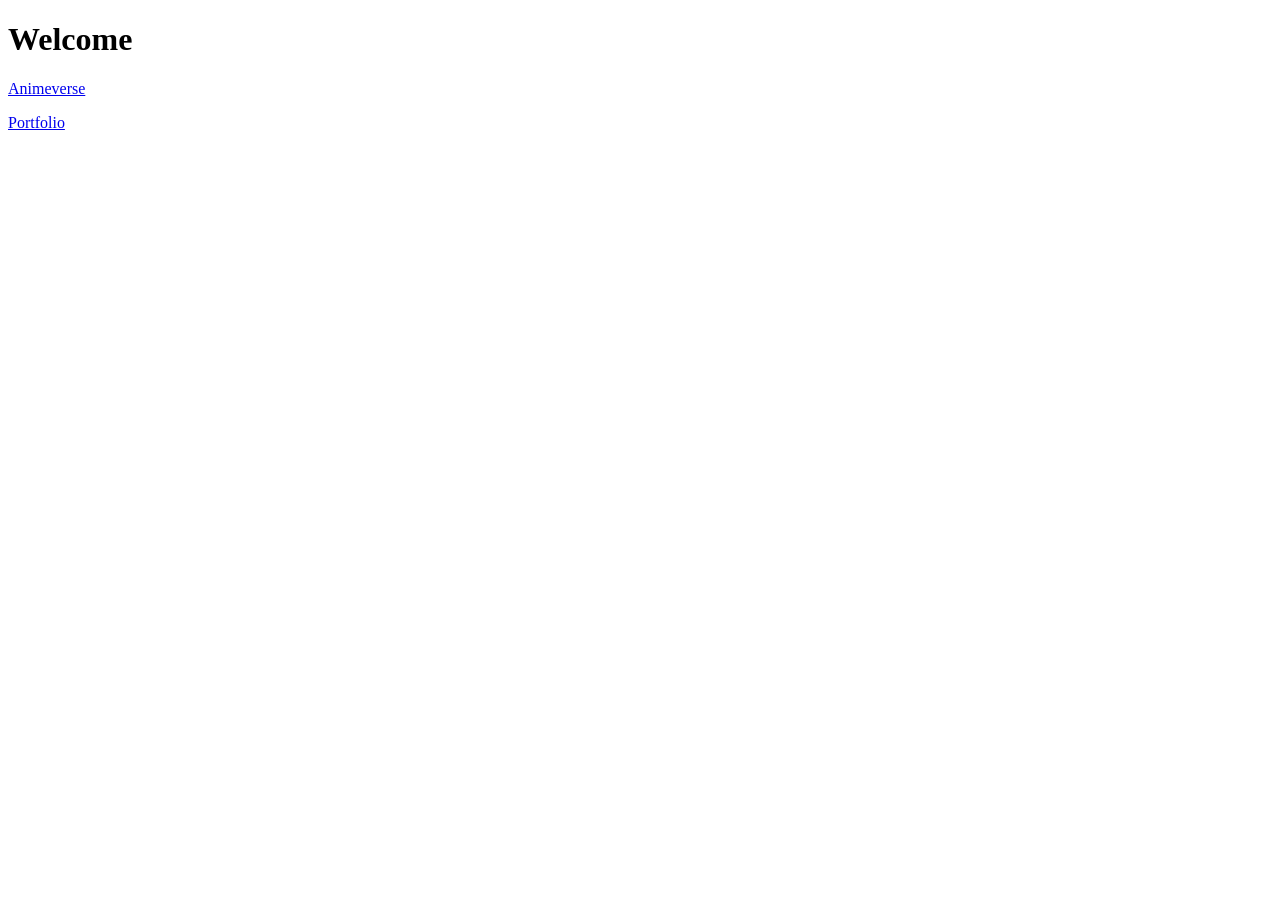
==== index.html @ 75b53263 "Create index.html" ====
<!DOCTYPE html>
<html>
<head>
    <title>My Websites</title>
</head>
<body>
    <h1>Welcome</h1>

    <p><a href="Animeverse/">Animeverse</a></p>

    <p><a href="portfolio/">Portfolio</a></p>
</body>
</html>
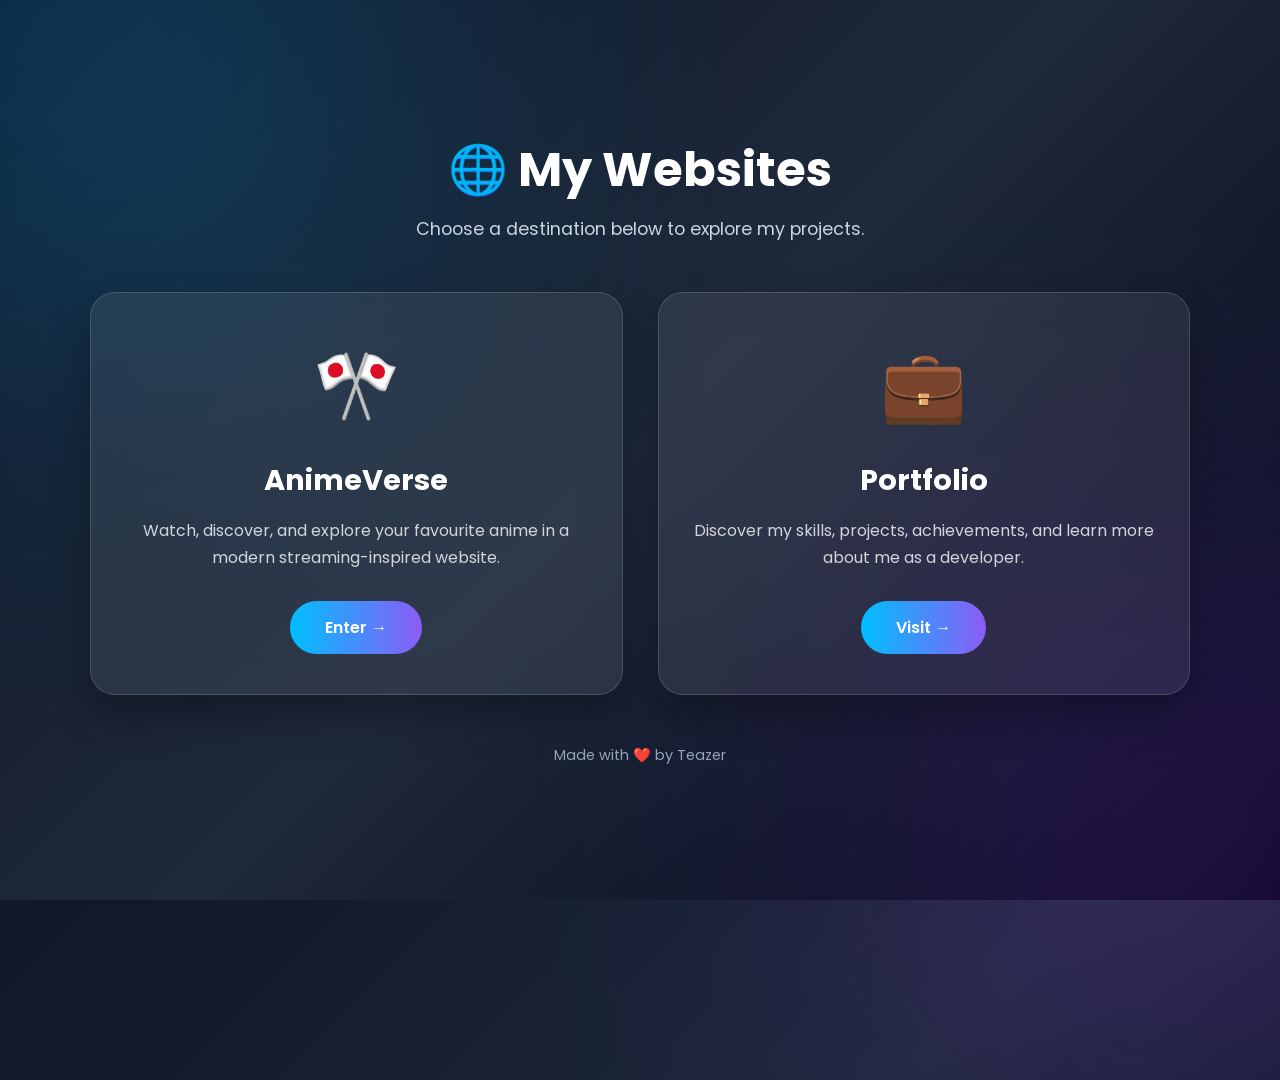
==== commit 6929914f: "Update index.html" ====
--- a/index.html
+++ b/index.html
@@ -1,13 +1,205 @@
 <!DOCTYPE html>
-<html>
+<html lang="en">
 <head>
-    <title>My Websites</title>
+<meta charset="UTF-8">
+<meta name="viewport" content="width=device-width, initial-scale=1.0">
+
+<title>My Websites</title>
+
+<link rel="preconnect" href="https://fonts.googleapis.com">
+<link rel="preconnect" href="https://fonts.gstatic.com" crossorigin>
+<link href="https://fonts.googleapis.com/css2?family=Poppins:wght@300;400;600;700&display=swap" rel="stylesheet">
+
+<style>
+
+*{
+    margin:0;
+    padding:0;
+    box-sizing:border-box;
+    font-family:'Poppins',sans-serif;
+}
+
+body{
+    min-height:100vh;
+    display:flex;
+    justify-content:center;
+    align-items:center;
+    background:linear-gradient(135deg,#0f172a,#1e293b,#020617);
+    overflow:hidden;
+}
+
+body::before{
+    content:"";
+    position:absolute;
+    width:450px;
+    height:450px;
+    background:#00bfff;
+    border-radius:50%;
+    filter:blur(180px);
+    top:-150px;
+    left:-120px;
+    opacity:.4;
+}
+
+body::after{
+    content:"";
+    position:absolute;
+    width:500px;
+    height:500px;
+    background:#9333ea;
+    border-radius:50%;
+    filter:blur(180px);
+    bottom:-180px;
+    right:-150px;
+    opacity:.35;
+}
+
+.container{
+    position:relative;
+    z-index:10;
+    width:90%;
+    max-width:1100px;
+    text-align:center;
+}
+
+h1{
+    color:white;
+    font-size:3rem;
+    margin-bottom:10px;
+}
+
+.subtitle{
+    color:#cbd5e1;
+    margin-bottom:50px;
+    font-size:1.1rem;
+}
+
+.cards{
+    display:grid;
+    grid-template-columns:repeat(auto-fit,minmax(280px,1fr));
+    gap:35px;
+}
+
+.card{
+    text-decoration:none;
+    color:white;
+    background:rgba(255,255,255,.08);
+    border:1px solid rgba(255,255,255,.15);
+    backdrop-filter:blur(18px);
+    border-radius:25px;
+    padding:40px 30px;
+    transition:.4s;
+    box-shadow:0 20px 40px rgba(0,0,0,.3);
+}
+
+.card:hover{
+    transform:translateY(-15px) scale(1.03);
+    border-color:#38bdf8;
+    box-shadow:0 25px 50px rgba(56,189,248,.35);
+}
+
+.icon{
+    font-size:70px;
+    margin-bottom:20px;
+}
+
+.card h2{
+    font-size:1.8rem;
+    margin-bottom:15px;
+}
+
+.card p{
+    color:#d1d5db;
+    line-height:1.7;
+    margin-bottom:30px;
+}
+
+.button{
+    display:inline-block;
+    background:linear-gradient(90deg,#00bfff,#8b5cf6);
+    color:white;
+    padding:14px 35px;
+    border-radius:50px;
+    font-weight:600;
+    transition:.3s;
+}
+
+.card:hover .button{
+    letter-spacing:1px;
+}
+
+footer{
+    margin-top:50px;
+    color:#94a3b8;
+    font-size:.9rem;
+}
+
+@media(max-width:600px){
+
+h1{
+    font-size:2.2rem;
+}
+
+.card{
+    padding:30px;
+}
+
+}
+
+</style>
+
 </head>
 <body>
-    <h1>Welcome</h1>
-
-    <p><a href="Animeverse/">Animeverse</a></p>
-
-    <p><a href="portfolio/">Portfolio</a></p>
+
+<div class="container">
+
+<h1>🌐 My Websites</h1>
+
+<p class="subtitle">
+Choose a destination below to explore my projects.
+</p>
+
+<div class="cards">
+
+<a href="Animeverse/" class="card">
+
+<div class="icon">🎌</div>
+
+<h2>AnimeVerse</h2>
+
+<p>
+Watch, discover, and explore your favourite anime in a modern streaming-inspired website.
+</p>
+
+<div class="button">
+Enter →
+</div>
+
+</a>
+
+<a href="portfolio/" class="card">
+
+<div class="icon">💼</div>
+
+<h2>Portfolio</h2>
+
+<p>
+Discover my skills, projects, achievements, and learn more about me as a developer.
+</p>
+
+<div class="button">
+Visit →
+</div>
+
+</a>
+
+</div>
+
+<footer>
+Made with ❤️ by Teazer
+</footer>
+
+</div>
+
 </body>
 </html>
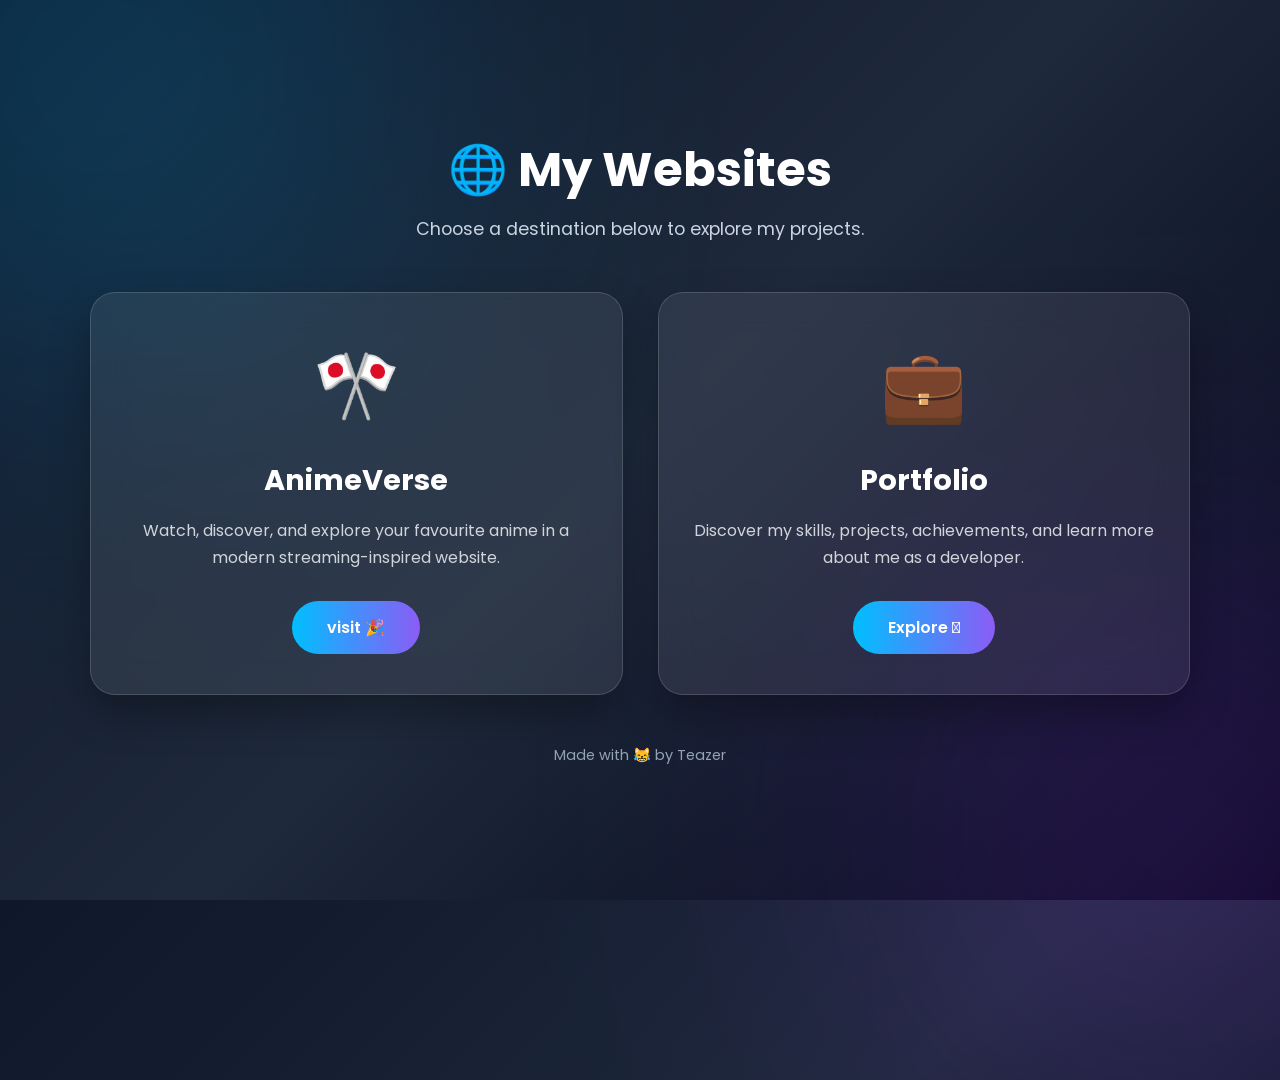
==== commit 97036480: "Update index.html" ====
--- a/index.html
+++ b/index.html
@@ -172,7 +172,7 @@
 </p>
 
 <div class="button">
-Enter →
+visit 🎉
 </div>
 
 </a>
@@ -188,7 +188,7 @@
 </p>
 
 <div class="button">
-Visit →
+Explore 🫩
 </div>
 
 </a>
@@ -196,7 +196,7 @@
 </div>
 
 <footer>
-Made with ❤️ by Teazer
+Made with 😹 by Teazer
 </footer>
 
 </div>
